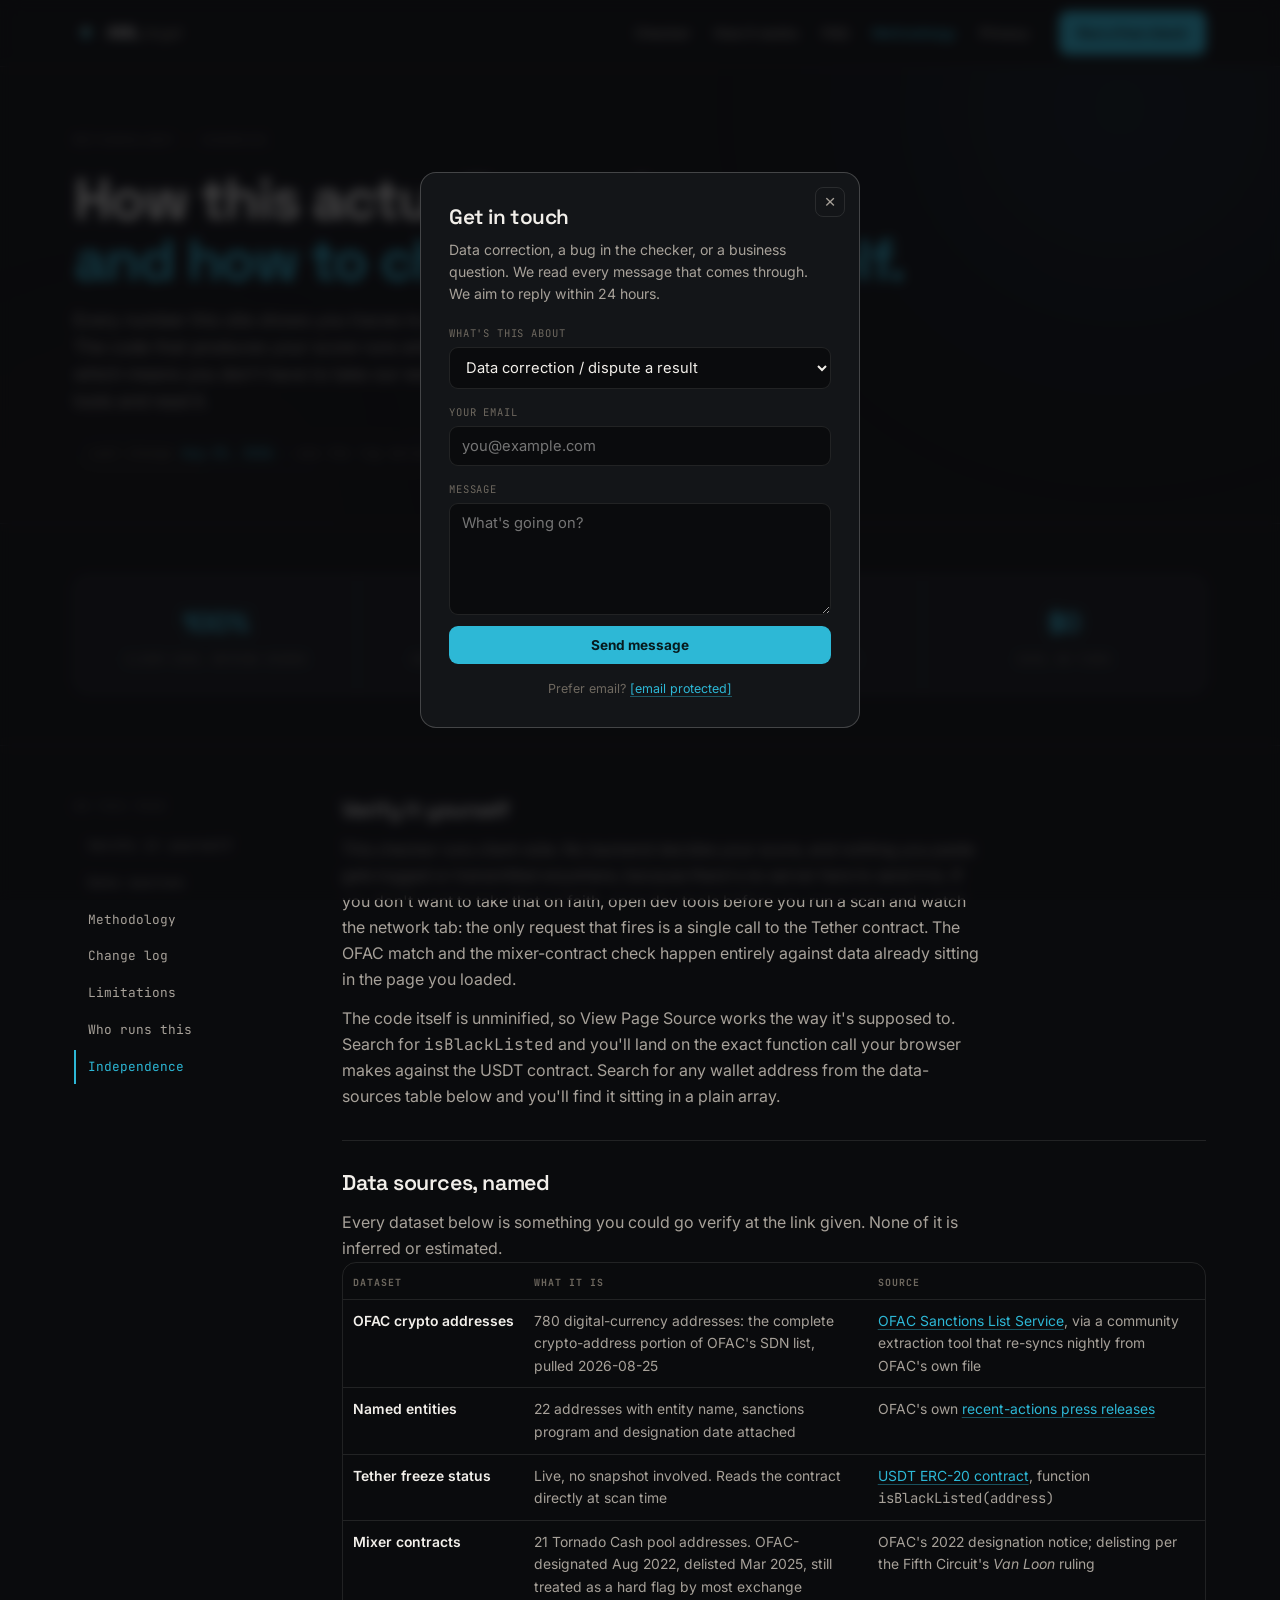
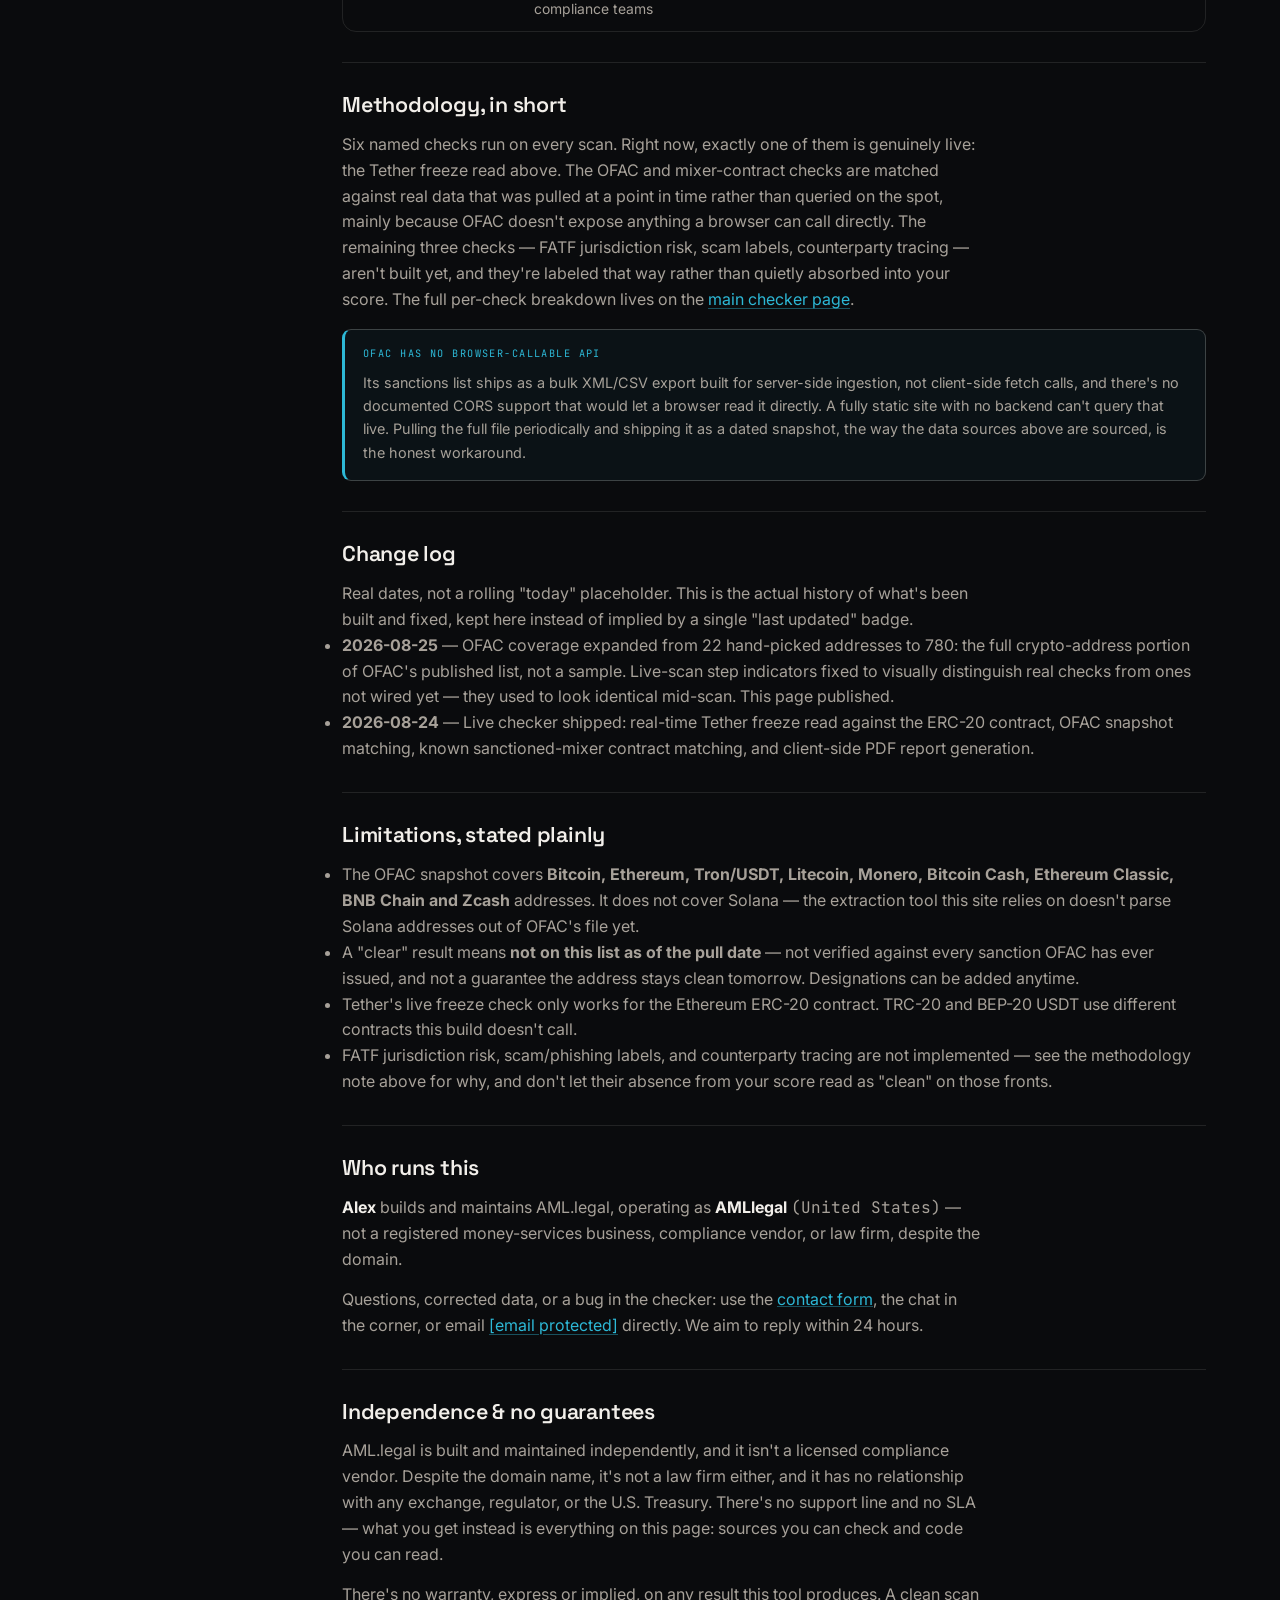
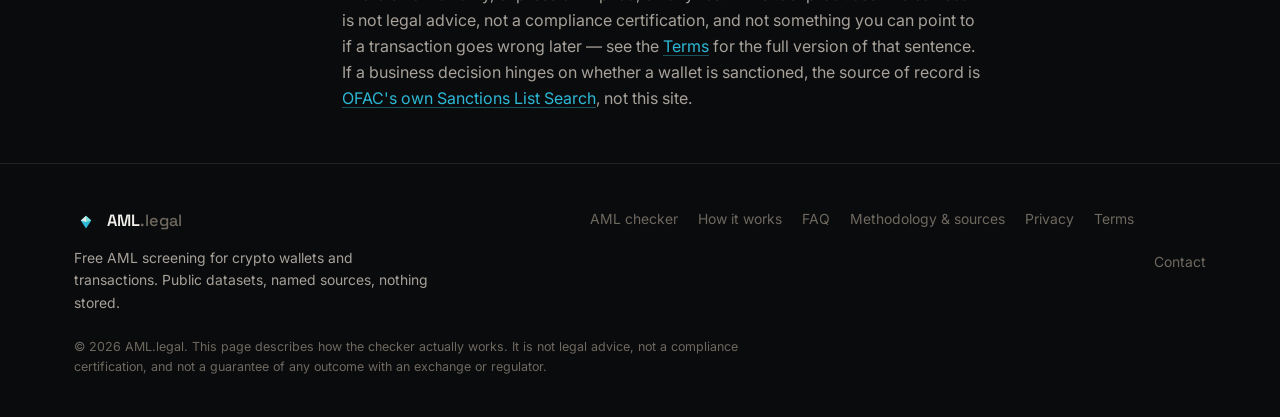
==== about.html @ 4751221d "Initial commit: AML.legal static site + checker source" ====
<!DOCTYPE html>
<html lang="en">
<head>
<meta charset="UTF-8">
<meta name="viewport" content="width=device-width, initial-scale=1.0">
<title>Methodology &amp; Sources | AML.legal</title>
<meta name="description" content="How the AML.legal checker actually works: every data source named and linked, the client-side code you can read yourself, and a real change log — not a rolling last-updated date.">
<meta name="robots" content="index, follow">
<meta name="theme-color" content="#0A0B0D">
<link rel="canonical" href="https://aml.legal/about.html">
<link rel="icon" type="image/svg+xml" href="icons/favicon-source.svg">
<link rel="icon" type="image/png" sizes="32x32" href="icons/icon-32.png">
<link rel="icon" href="favicon.ico" sizes="any">
<link rel="apple-touch-icon" href="icons/apple-touch-icon.png">
<link rel="preconnect" href="https://fonts.googleapis.com">
<link rel="preconnect" href="https://fonts.gstatic.com" crossorigin>

<meta property="og:type" content="website">
<meta property="og:url" content="https://aml.legal/about.html">
<meta property="og:site_name" content="AML.legal">
<meta property="og:title" content="Methodology &amp; Sources | AML.legal">
<meta property="og:description" content="Every source named and linked. The client-side code you can read yourself. A real change log, not a rolling last-updated date.">
<meta property="og:image" content="https://aml.legal/og-image.png">
<meta property="og:image:width" content="1200">
<meta property="og:image:height" content="630">
<meta name="twitter:card" content="summary_large_image">
<meta name="twitter:title" content="Methodology &amp; Sources | AML.legal">
<meta name="twitter:description" content="Every source named and linked. The client-side code you can read yourself.">
<meta name="twitter:image" content="https://aml.legal/og-image.png">
<link href="https://fonts.googleapis.com/css2?family=Space+Grotesk:wght@500;600;700&family=Inter:wght@400;500;600;700&family=JetBrains+Mono:wght@400;500;600&display=swap" rel="stylesheet">
<style>
:root{
  --bg:#0A0B0D; --panel-solid:#131518; --border:rgba(242,239,234,.10); --border-hi:rgba(242,239,234,.22);
  --text:#F2EFEA; --soft:#A7A199; --faint:#6E685F;
  --amber:#E2A63C; --teal:#2DB8D6; --low:#4CBE82; --high:#E15C4C; --radius:14px;
  --disp:"Space Grotesk",system-ui,sans-serif; --body:"Inter",system-ui,sans-serif; --mono:"JetBrains Mono",ui-monospace,monospace;
}
*{ box-sizing:border-box; margin:0; padding:0; }
html{ scroll-behavior:smooth; }
body{ font-family:var(--body); background:var(--bg); color:var(--soft); font-size:16px; line-height:1.62; -webkit-font-smoothing:antialiased; }
a{ color:inherit; }
img,svg{ display:block; max-width:100%; }
::selection{ background:rgba(45,184,214,.28); color:#071A1D; }
:focus-visible{ outline:2px solid var(--amber); outline-offset:2px; border-radius:3px; }
.wrap{ max-width:1180px; margin:0 auto; padding:0 24px; position:relative; z-index:1; }

h1,h2,h3{ font-family:var(--disp); font-weight:600; letter-spacing:-.02em; color:var(--text); }
h1{ font-size:clamp(2.1rem, 4.6vw, 3.6rem); line-height:1.06; letter-spacing:-.03em; }
h1 em{ font-style:normal; color:var(--teal); }
h2{ font-size:clamp(1.4rem, 2.4vw, 1.9rem); line-height:1.16; }
h3{ font-family:var(--body); font-size:1.02rem; font-weight:700; letter-spacing:-.01em; color:var(--text); }
p{ max-width:64ch; color:var(--soft); }
p + p{ margin-top:14px; }
strong{ font-weight:700; color:var(--text); }
a.inline{ color:var(--teal); text-decoration:underline; text-decoration-color:rgba(45,184,214,.4); text-underline-offset:3px; }
a.inline:hover{ text-decoration-color:var(--teal); }
.lede{ font-size:1.08rem; color:var(--soft); max-width:52ch; line-height:1.55; }
.eyebrow{ font-family:var(--mono); font-size:.7rem; letter-spacing:.2em; text-transform:uppercase; color:var(--faint); display:block; margin-bottom:20px; }
.mono{ font-family:var(--mono); }

.topbar{ position:sticky; top:0; z-index:50; background:rgba(10,11,13,.82); backdrop-filter:blur(14px); border-bottom:1px solid var(--border); }
.topbar .wrap{ display:flex; align-items:center; gap:30px; height:66px; }
.wordmark{ display:flex; align-items:center; gap:9px; text-decoration:none; }
.logomark{ width:24px; height:24px; flex:none; }
.logomark svg{ width:100%; height:100%; }
.wordmark span{ font-family:var(--disp); font-weight:600; font-size:1.02rem; color:var(--text); }
.wordmark span em{ font-style:normal; color:var(--faint); font-weight:500; }
nav.main{ display:flex; gap:24px; margin-left:auto; }
nav.main a{ font-size:.85rem; font-weight:500; color:var(--soft); text-decoration:none; }
nav.main a:hover{ color:var(--text); }
nav.main a.current{ color:var(--teal); }
.btn{ font-family:var(--body); font-weight:700; font-size:.85rem; display:inline-flex; align-items:center; gap:8px; padding:10px 18px; border-radius:9px; text-decoration:none; cursor:pointer; border:1px solid transparent; white-space:nowrap; }
.btn.primary{ background:var(--teal); color:#071A1D; transition:background .15s ease, transform .15s ease; }
.btn.primary:hover{ background:#4FC9E3; transform:translateY(-1px); }
@media (max-width:820px){ nav.main{ display:none; } }

.legal-hero{ position:relative; padding:64px 0 52px; overflow:hidden; border-bottom:1px solid var(--border); }
.hero-atmos{ position:absolute; inset:0; z-index:0; pointer-events:none; }
.hero-atmos .glow{ position:absolute; border-radius:50%; filter:blur(120px); }
.hero-atmos .glow.g1{ width:520px; height:520px; background:radial-gradient(circle, rgba(45,184,214,.14), transparent 70%); top:-220px; right:-100px; }
.hero-atmos .glow.g2{ width:420px; height:420px; background:radial-gradient(circle, rgba(226,166,60,.06), transparent 70%); bottom:-240px; left:-80px; }
.legal-hero h1{ margin-bottom:16px; }
.legal-hero .lede{ margin-bottom:22px; }
.updated-badge{ display:inline-flex; align-items:center; gap:8px; font-family:var(--mono); font-size:.72rem; letter-spacing:.06em; color:var(--faint); border:1px solid var(--border); border-radius:20px; padding:7px 14px; }
.updated-badge b{ color:var(--teal); font-weight:600; }

.sec{ padding:52px 0; border-bottom:1px solid var(--border); }
.stat-row{ display:flex; gap:1px; background:var(--border); border:1px solid var(--border); border-radius:var(--radius); overflow:hidden; }
.stat-cell{ flex:1; min-width:140px; background:var(--panel-solid); padding:24px 18px; text-align:center; }
.stat-cell .num{ font-family:var(--disp); font-weight:700; font-size:1.7rem; color:var(--teal); letter-spacing:-.02em; }
.stat-cell .cap{ font-family:var(--mono); font-size:.66rem; letter-spacing:.06em; text-transform:uppercase; color:var(--faint); margin-top:6px; }
@media (max-width:760px){ .stat-row{ flex-wrap:wrap; } .stat-cell{ min-width:45%; } }

.sec-head{ margin-bottom:22px; }
.sec-eyebrow{ font-family:var(--mono); font-size:.68rem; letter-spacing:.18em; text-transform:uppercase; color:var(--teal); display:block; margin-bottom:8px; }

.doc-grid{ display:grid; grid-template-columns:220px minmax(0,1fr); gap:48px; align-items:start; }
.doc-toc{ position:sticky; top:90px; display:flex; flex-direction:column; gap:2px; }
.toc-label{ font-family:var(--mono); font-size:.66rem; letter-spacing:.16em; text-transform:uppercase; color:var(--faint); margin-bottom:12px; }
.doc-toc a{ display:flex; align-items:center; gap:10px; font-family:var(--mono); font-size:.8rem; color:var(--soft); text-decoration:none; padding:7px 0; border-left:2px solid transparent; padding-left:12px; }
.doc-toc a:hover{ color:var(--text); }
.doc-toc a.active{ color:var(--teal); border-left-color:var(--teal); }
@media (max-width:900px){
  .doc-grid{ grid-template-columns:minmax(0,1fr); }
  .doc-toc{ position:static; flex-direction:row; flex-wrap:wrap; gap:8px; margin-bottom:8px; }
  .toc-label{ display:none; }
  .doc-toc a{ border:1px solid var(--border); border-radius:20px; padding:6px 12px; }
  .doc-toc a.active{ border-color:var(--teal); }
}

.article-item{ padding-bottom:30px; margin-bottom:30px; border-bottom:1px solid var(--border); scroll-margin-top:90px; }
.article-item:last-child{ border-bottom:0; margin-bottom:0; padding-bottom:0; }
.article-item h2{ font-family:var(--disp); font-weight:600; font-size:1.34rem; letter-spacing:-.01em; color:var(--text); margin-bottom:14px; }

.callout{ margin-top:16px; border:1px solid var(--border-hi); border-left:3px solid var(--teal); border-radius:9px; padding:16px 18px; background:rgba(45,184,214,.045); }
.callout.warn{ border-left-color:var(--amber); background:rgba(226,166,60,.05); }
.callout .callout-label{ font-family:var(--mono); font-size:.64rem; letter-spacing:.14em; text-transform:uppercase; color:var(--teal); display:block; margin-bottom:8px; }
.callout.warn .callout-label{ color:var(--amber); }
.callout p{ font-size:.9rem; max-width:none; }

.doc-item ul.rules{ list-style:none; display:flex; flex-direction:column; gap:10px; margin-top:4px; }
.doc-item ul.rules li{ font-size:.94rem; color:var(--soft); padding-left:20px; position:relative; max-width:none; }
.doc-item ul.rules li::before{ content:"—"; position:absolute; left:0; color:var(--faint); }
.doc-item ul.rules li b{ color:var(--text); }

table.src{ width:100%; border-collapse:collapse; font-size:.87rem; margin-top:4px; }
table.src th{ font-family:var(--mono); font-size:.62rem; letter-spacing:.1em; text-transform:uppercase; color:var(--faint); text-align:left; padding:8px 10px; border-bottom:1px solid var(--border); }
table.src td{ padding:10px; border-bottom:1px solid var(--border); vertical-align:top; color:var(--soft); }
table.src tr:last-child td{ border-bottom:0; }
table.src td:first-child{ font-weight:600; color:var(--text); white-space:nowrap; }

footer{ padding:44px 0 40px; font-size:.87rem; color:var(--faint); }
.foot-grid{ display:flex; justify-content:space-between; gap:32px; flex-wrap:wrap; }
footer nav{ display:flex; gap:20px; flex-wrap:wrap; }
footer nav a{ text-decoration:none; color:var(--faint); }
footer nav a:hover{ color:var(--text); }
.disclaimer{ margin-top:22px; font-size:.78rem; color:var(--faint); max-width:92ch; }

.footer-link-btn{ font-family:inherit; font-size:inherit; color:var(--faint); background:none; border:none; padding:0; cursor:pointer; text-decoration:none; }
.footer-link-btn:hover{ color:var(--text); }

.contact-modal-backdrop{ position:fixed; inset:0; z-index:200; background:rgba(10,11,13,.72); backdrop-filter:blur(6px); display:flex; align-items:center; justify-content:center; padding:20px; }
.contact-modal{ position:relative; width:100%; max-width:440px; background:var(--panel-solid); border:1px solid var(--border-hi); border-radius:16px; padding:32px 28px 28px; }
.contact-modal h2{ font-size:1.3rem; margin-bottom:10px; }
.contact-modal-lede{ font-size:.88rem; color:var(--soft); margin-bottom:20px; line-height:1.55; }
.contact-modal-close{ position:absolute; top:14px; right:14px; width:30px; height:30px; border-radius:8px; border:1px solid var(--border); background:transparent; color:var(--soft); font-size:1.2rem; line-height:1; cursor:pointer; }
.contact-modal-close:hover{ color:var(--text); border-color:var(--border-hi); }
#contact-form{ display:flex; flex-direction:column; gap:5px; }
#contact-form label{ font-family:var(--mono); font-size:.66rem; letter-spacing:.08em; text-transform:uppercase; color:var(--faint); margin-top:10px; }
#contact-form label:first-of-type{ margin-top:0; }
#contact-form select, #contact-form input, #contact-form textarea{
  font-family:var(--body); font-size:.92rem; color:var(--text); background:var(--bg);
  border:1px solid var(--border); border-radius:9px; padding:10px 12px; width:100%;
}
#contact-form select:focus, #contact-form input:focus, #contact-form textarea:focus{ outline:2px solid var(--teal); outline-offset:1px; border-color:var(--teal); }
#contact-form textarea{ resize:vertical; }
.contact-modal-status{ font-size:.85rem; margin-top:14px; text-align:center; font-weight:600; }
.contact-modal-fallback{ font-size:.78rem; color:var(--faint); margin-top:10px; text-align:center; }
.contact-modal-fallback a.inline{ color:var(--teal); text-decoration:underline; text-decoration-color:rgba(45,184,214,.4); }
</style>
</head>
<body>

<header class="topbar">
  <div class="wrap">
    <a class="wordmark" href="/">
      <span class="logomark"><svg viewBox="0 0 64 64"><path d="M32 15 L46 28 L32 49 L18 28 Z" fill="#2DB8D6"/><path d="M32 15 L46 28 L32 32 Z" fill="#7FE0D4"/><path d="M32 15 L18 28 L32 32 Z" fill="#F2EFEA" opacity="0.9"/></svg></span>
      <span>AML<em>.legal</em></span>
    </a>
    <nav class="main" aria-label="Main">
      <a href="/#checker">Checker</a>
      <a href="/#how">How it works</a>
      <a href="/#faq">FAQ</a>
      <a class="current" href="/about.html">Methodology</a>
      <a href="/privacy.html">Privacy</a>
    </nav>
    <a class="btn primary" href="/#checker">Run a free check</a>
  </div>
</header>

<main id="main">

<section class="legal-hero">
  <div class="hero-atmos" aria-hidden="true"><div class="glow g1"></div><div class="glow g2"></div></div>
  <div class="wrap">
    <span class="eyebrow">Methodology · sources</span>
    <h1>How this actually works —<br><em>and how to check that yourself.</em></h1>
    <p class="lede">Every number this site shows you traces to a named source below. The code that produces your score runs entirely in your browser, which means you don't have to take our word for any of it — open dev tools and read it.</p>
    <span class="updated-badge">Last change <b>Aug 25, 2026</b> — see the log below</span>
  </div>
</section>

<section class="sec">
  <div class="wrap">
    <div class="stat-row">
      <div class="stat-cell"><div class="num">100%</div><div class="cap">Client-side, nothing hidden</div></div>
      <div class="stat-cell"><div class="num">780</div><div class="cap">Real OFAC crypto addresses</div></div>
      <div class="stat-cell"><div class="num">3/6</div><div class="cap">Checks run on live data</div></div>
      <div class="stat-cell"><div class="num">$0</div><div class="cap">Ever, no tiers</div></div>
    </div>
  </div>
</section>

<section class="sec">
  <div class="wrap">
    <div class="doc-grid">
      <aside class="doc-toc">
        <span class="toc-label">On this page</span>
        <a href="#verify" data-toc>Verify it yourself</a>
        <a href="#sources" data-toc>Data sources</a>
        <a href="#methodology" data-toc>Methodology</a>
        <a href="#changes" data-toc>Change log</a>
        <a href="#limits" data-toc>Limitations</a>
        <a href="#operator" data-toc>Who runs this</a>
        <a href="#independence" data-toc>Independence</a>
      </aside>

      <div>
        <div class="article-item" id="verify">
          <h2>Verify it yourself</h2>
          <p>This checker runs client-side. No backend decides your score, and nothing you paste gets logged or transmitted anywhere, because there's no server here to send it to. If you don't want to take that on faith, open dev tools before you run a scan and watch the network tab: the only request that fires is a single call to the Tether contract. The OFAC match and the mixer-contract check happen entirely against data already sitting in the page you loaded.</p>
          <p>The code itself is unminified, so View Page Source works the way it's supposed to. Search for <span class="mono">isBlackListed</span> and you'll land on the exact function call your browser makes against the USDT contract. Search for any wallet address from the data-sources table below and you'll find it sitting in a plain array.</p>
        </div>

        <div class="article-item" id="sources">
          <h2>Data sources, named</h2>
          <p>Every dataset below is something you could go verify at the link given. None of it is inferred or estimated.</p>
          <div style="overflow-x:auto; border:1px solid var(--border); border-radius:var(--radius);">
          <table class="src" style="min-width:600px;">
            <thead><tr><th>Dataset</th><th>What it is</th><th>Source</th></tr></thead>
            <tbody>
              <tr><td>OFAC crypto addresses</td><td>780 digital-currency addresses: the complete crypto-address portion of OFAC's SDN list, pulled 2026-08-25</td><td><a class="inline" href="https://ofac.treasury.gov/sanctions-list-service" target="_blank" rel="noopener noreferrer">OFAC Sanctions List Service</a>, via a community extraction tool that re-syncs nightly from OFAC's own file</td></tr>
              <tr><td>Named entities</td><td>22 addresses with entity name, sanctions program and designation date attached</td><td>OFAC's own <a class="inline" href="https://ofac.treasury.gov/recent-actions" target="_blank" rel="noopener noreferrer">recent-actions press releases</a></td></tr>
              <tr><td>Tether freeze status</td><td>Live, no snapshot involved. Reads the contract directly at scan time</td><td><a class="inline" href="https://etherscan.io/address/0xdac17f958d2ee523a2206206994597c13d831ec7" target="_blank" rel="noopener noreferrer">USDT ERC-20 contract</a>, function <span class="mono">isBlackListed(address)</span></td></tr>
              <tr><td>Mixer contracts</td><td>21 Tornado Cash pool addresses. OFAC-designated Aug 2022, delisted Mar 2025, still treated as a hard flag by most exchange compliance teams</td><td>OFAC's 2022 designation notice; delisting per the Fifth Circuit's <em>Van Loon</em> ruling</td></tr>
            </tbody>
          </table>
          </div>
        </div>

        <div class="article-item" id="methodology">
          <h2>Methodology, in short</h2>
          <p>Six named checks run on every scan. Right now, exactly one of them is genuinely live: the Tether freeze read above. The OFAC and mixer-contract checks are matched against real data that was pulled at a point in time rather than queried on the spot, mainly because OFAC doesn't expose anything a browser can call directly. The remaining three checks — FATF jurisdiction risk, scam labels, counterparty tracing — aren't built yet, and they're labeled that way rather than quietly absorbed into your score. The full per-check breakdown lives on the <a class="inline" href="/#datasets">main checker page</a>.</p>
          <div class="callout">
            <span class="callout-label">OFAC has no browser-callable API</span>
            <p>Its sanctions list ships as a bulk XML/CSV export built for server-side ingestion, not client-side fetch calls, and there's no documented CORS support that would let a browser read it directly. A fully static site with no backend can't query that live. Pulling the full file periodically and shipping it as a dated snapshot, the way the data sources above are sourced, is the honest workaround.</p>
          </div>
        </div>

        <div class="article-item" id="changes">
          <h2>Change log</h2>
          <p>Real dates, not a rolling "today" placeholder. This is the actual history of what's been built and fixed, kept here instead of implied by a single "last updated" badge.</p>
          <ul class="rules">
            <li><b>2026-08-25</b> — OFAC coverage expanded from 22 hand-picked addresses to 780: the full crypto-address portion of OFAC's published list, not a sample. Live-scan step indicators fixed to visually distinguish real checks from ones not wired yet — they used to look identical mid-scan. This page published.</li>
            <li><b>2026-08-24</b> — Live checker shipped: real-time Tether freeze read against the ERC-20 contract, OFAC snapshot matching, known sanctioned-mixer contract matching, and client-side PDF report generation.</li>
          </ul>
        </div>

        <div class="article-item" id="limits">
          <h2>Limitations, stated plainly</h2>
          <ul class="rules">
            <li>The OFAC snapshot covers <b>Bitcoin, Ethereum, Tron/USDT, Litecoin, Monero, Bitcoin Cash, Ethereum Classic, BNB Chain and Zcash</b> addresses. It does not cover Solana — the extraction tool this site relies on doesn't parse Solana addresses out of OFAC's file yet.</li>
            <li>A "clear" result means <b>not on this list as of the pull date</b> — not verified against every sanction OFAC has ever issued, and not a guarantee the address stays clean tomorrow. Designations can be added anytime.</li>
            <li>Tether's live freeze check only works for the Ethereum ERC-20 contract. TRC-20 and BEP-20 USDT use different contracts this build doesn't call.</li>
            <li>FATF jurisdiction risk, scam/phishing labels, and counterparty tracing are not implemented — see the methodology note above for why, and don't let their absence from your score read as "clean" on those fronts.</li>
          </ul>
        </div>

        <div class="article-item" id="operator">
          <h2>Who runs this</h2>
          <p><strong>Alex</strong> builds and maintains AML.legal, operating as <strong>AMLlegal</strong>
          <span class="mono">(United States)</span> —
          not a registered money-services business, compliance vendor, or law firm, despite the domain.</p>
          <p>Questions, corrected data, or a bug in the checker: use the <button type="button" class="footer-link-btn" style="text-decoration:underline; text-decoration-color:rgba(45,184,214,.4); color:var(--teal);" data-open-contact>contact form</button>, the chat in the corner, or email <a class="inline" href="mailto:[email protected]">[email protected]</a> directly.
          We aim to reply within 24 hours.</p>
        </div>

        <div class="article-item" id="independence">
          <h2>Independence &amp; no guarantees</h2>
          <p>AML.legal is built and maintained independently, and it isn't a licensed compliance vendor. Despite the domain name, it's not a law firm either, and it has no relationship with any exchange, regulator, or the U.S. Treasury. There's no support line and no SLA — what you get instead is everything on this page: sources you can check and code you can read.</p>
          <p>There's no warranty, express or implied, on any result this tool produces. A clean scan is not legal advice, not a compliance certification, and not something you can point to if a transaction goes wrong later — see the <a class="inline" href="/terms.html">Terms</a> for the full version of that sentence. If a business decision hinges on whether a wallet is sanctioned, the source of record is <a class="inline" href="https://sanctionssearch.ofac.treas.gov/" target="_blank" rel="noopener noreferrer">OFAC's own Sanctions List Search</a>, not this site.</p>
        </div>


      </div>
    </div>
  </div>
</section>

</main>

<footer>
  <div class="wrap">
    <div class="foot-grid">
      <div>
        <a class="wordmark" href="https://aml.legal/">
          <span class="logomark"><svg viewBox="0 0 64 64"><path d="M32 15 L46 28 L32 49 L18 28 Z" fill="#2DB8D6"/><path d="M32 15 L46 28 L32 32 Z" fill="#7FE0D4"/><path d="M32 15 L18 28 L32 32 Z" fill="#F2EFEA" opacity="0.9"/></svg></span>
          <span>AML<em>.legal</em></span>
        </a>
        <p style="max-width:40ch; margin-top:12px; font-size:.87rem;">Free AML screening for crypto wallets and transactions. Public datasets, named sources, nothing stored.</p>
      </div>
      <nav aria-label="Footer">
        <a href="/#checker">AML checker</a>
        <a href="/#how">How it works</a>
        <a href="/#faq">FAQ</a>
        <a href="/about.html">Methodology &amp; sources</a>
        <a href="/privacy.html">Privacy</a>
        <a href="/terms.html">Terms</a>
        <button type="button" class="footer-link-btn" data-open-contact>Contact</button>
      </nav>
    </div>
    <p class="disclaimer">© 2026 AML.legal. This page describes how the checker actually works. It is not legal advice, not a compliance certification, and not a guarantee of any outcome with an exchange or regulator.</p>
  </div>
</footer>

<div class="contact-modal-backdrop" id="contact-modal" hidden>
  <div class="contact-modal" role="dialog" aria-modal="true" aria-labelledby="contact-modal-title">
    <button type="button" class="contact-modal-close" data-close-contact aria-label="Close contact form">×</button>
    <h2 id="contact-modal-title">Get in touch</h2>
    <p class="contact-modal-lede" id="contact-modal-lede">
      Data correction, a bug in the checker, or a business question. We read every message that comes through.
      We aim to reply within 24 hours.
    </p>
    <form id="contact-form">
      <label for="cf-reason">What's this about</label>
      <select id="cf-reason" name="reason">
        <option value="Data correction">Data correction / dispute a result</option>
        <option value="Bug report">Bug report</option>
        <option value="Business inquiry">Business inquiry</option>
        <option value="Other">Other</option>
      </select>
      <label for="cf-email">Your email</label>
      <input id="cf-email" name="email" type="email" required placeholder="you@example.com">
      <label for="cf-message">Message</label>
      <textarea id="cf-message" name="message" rows="5" required placeholder="What's going on?"></textarea>
      <button type="submit" class="btn primary" id="cf-submit-btn" style="width:100%; justify-content:center; margin-top:6px;">Send message</button>
      <p class="contact-modal-status" id="contact-modal-status" hidden></p>
      <p class="contact-modal-fallback">Prefer email? <a class="inline" href="mailto:[email protected]">[email protected]</a></p>
    </form>
  </div>
</div>

<script>
(function(){
  // Paste your Formspree (or Web3Forms) endpoint here. Example Formspree
  // endpoint looks like: "https://formspree.io/f/abcdwxyz"
  const FORM_ENDPOINT = "https://formspree.io/f/mnpaeblj";

  const backdrop = document.getElementById('contact-modal');
  const openBtns = document.querySelectorAll('[data-open-contact]');
  const closeBtns = document.querySelectorAll('[data-close-contact]');
  const form = document.getElementById('contact-form');
  const statusEl = document.getElementById('contact-modal-status');
  const submitBtn = document.getElementById('cf-submit-btn');

  function openModal(){ if(backdrop){ backdrop.hidden = false; document.body.style.overflow = 'hidden'; const first = form && form.querySelector('select,input,textarea'); if(first) first.focus(); } }
  function closeModal(){ if(backdrop){ backdrop.hidden = true; document.body.style.overflow = ''; } }
  openBtns.forEach(b => b.addEventListener('click', openModal));
  closeBtns.forEach(b => b.addEventListener('click', closeModal));
  if (backdrop) backdrop.addEventListener('click', (e) => { if (e.target === backdrop) closeModal(); });
  document.addEventListener('keydown', (e) => { if (e.key === 'Escape' && backdrop && !backdrop.hidden) closeModal(); });

  function showStatus(message, isError){
    if (!statusEl) return;
    statusEl.hidden = false;
    statusEl.textContent = message;
    statusEl.style.color = isError ? 'var(--high)' : 'var(--low)';
  }

  if (form) {
    form.addEventListener('submit', async function(e){
      e.preventDefault();
      if (!FORM_ENDPOINT) {
        showStatus("Contact form isn't wired up yet — see the FORM_ENDPOINT comment in the page source.", true);
        return;
      }
      submitBtn.disabled = true;
      submitBtn.textContent = 'Sending…';
      try {
        const res = await fetch(FORM_ENDPOINT, {
          method: 'POST',
          headers: { 'Accept': 'application/json' },
          body: new FormData(form)
        });
        if (res.ok) {
          form.reset();
          showStatus("Sent — thanks. We aim to reply within 24 hours.", false);
        } else {
          showStatus("Something went wrong sending that. Please try again in a moment.", true);
        }
      } catch (err) {
        showStatus("Couldn't reach the server — check your connection and try again.", true);
      } finally {
        submitBtn.disabled = false;
        submitBtn.textContent = 'Send message';
      }
    });
  }
})();
</script>

<script>
const tocLinks = [...document.querySelectorAll('[data-toc]')];
const targets = tocLinks.map(a => document.querySelector(a.getAttribute('href')));
const io = new IntersectionObserver((entries) => {
  entries.forEach(e => {
    if (e.isIntersecting){
      const id = '#' + e.target.id;
      tocLinks.forEach(a => a.classList.toggle('active', a.getAttribute('href') === id));
    }
  });
}, { rootMargin: '-40% 0px -50% 0px' });
targets.forEach(t => t && io.observe(t));
</script>

<!-- Smartsupp Live Chat script -->
<script type="text/javascript">
var _smartsupp = _smartsupp || {};
_smartsupp.key = '9aa5b92f6319ffd2d1358595916b7d39af22af22';
window.smartsupp||(function(d) {
  var s,c,o=smartsupp=function(){ o._.push(arguments)};o._=[];
  s=d.getElementsByTagName('script')[0];c=d.createElement('script');
  c.type='text/javascript';c.charset='utf-8';c.async=true;
  c.src='https://www.smartsuppchat.com/loader.js?';s.parentNode.insertBefore(c,s);
})(document);
</script>
<noscript>Powered by <a href="https://www.smartsupp.com" target="_blank">Smartsupp</a></noscript>
</body>
</html>
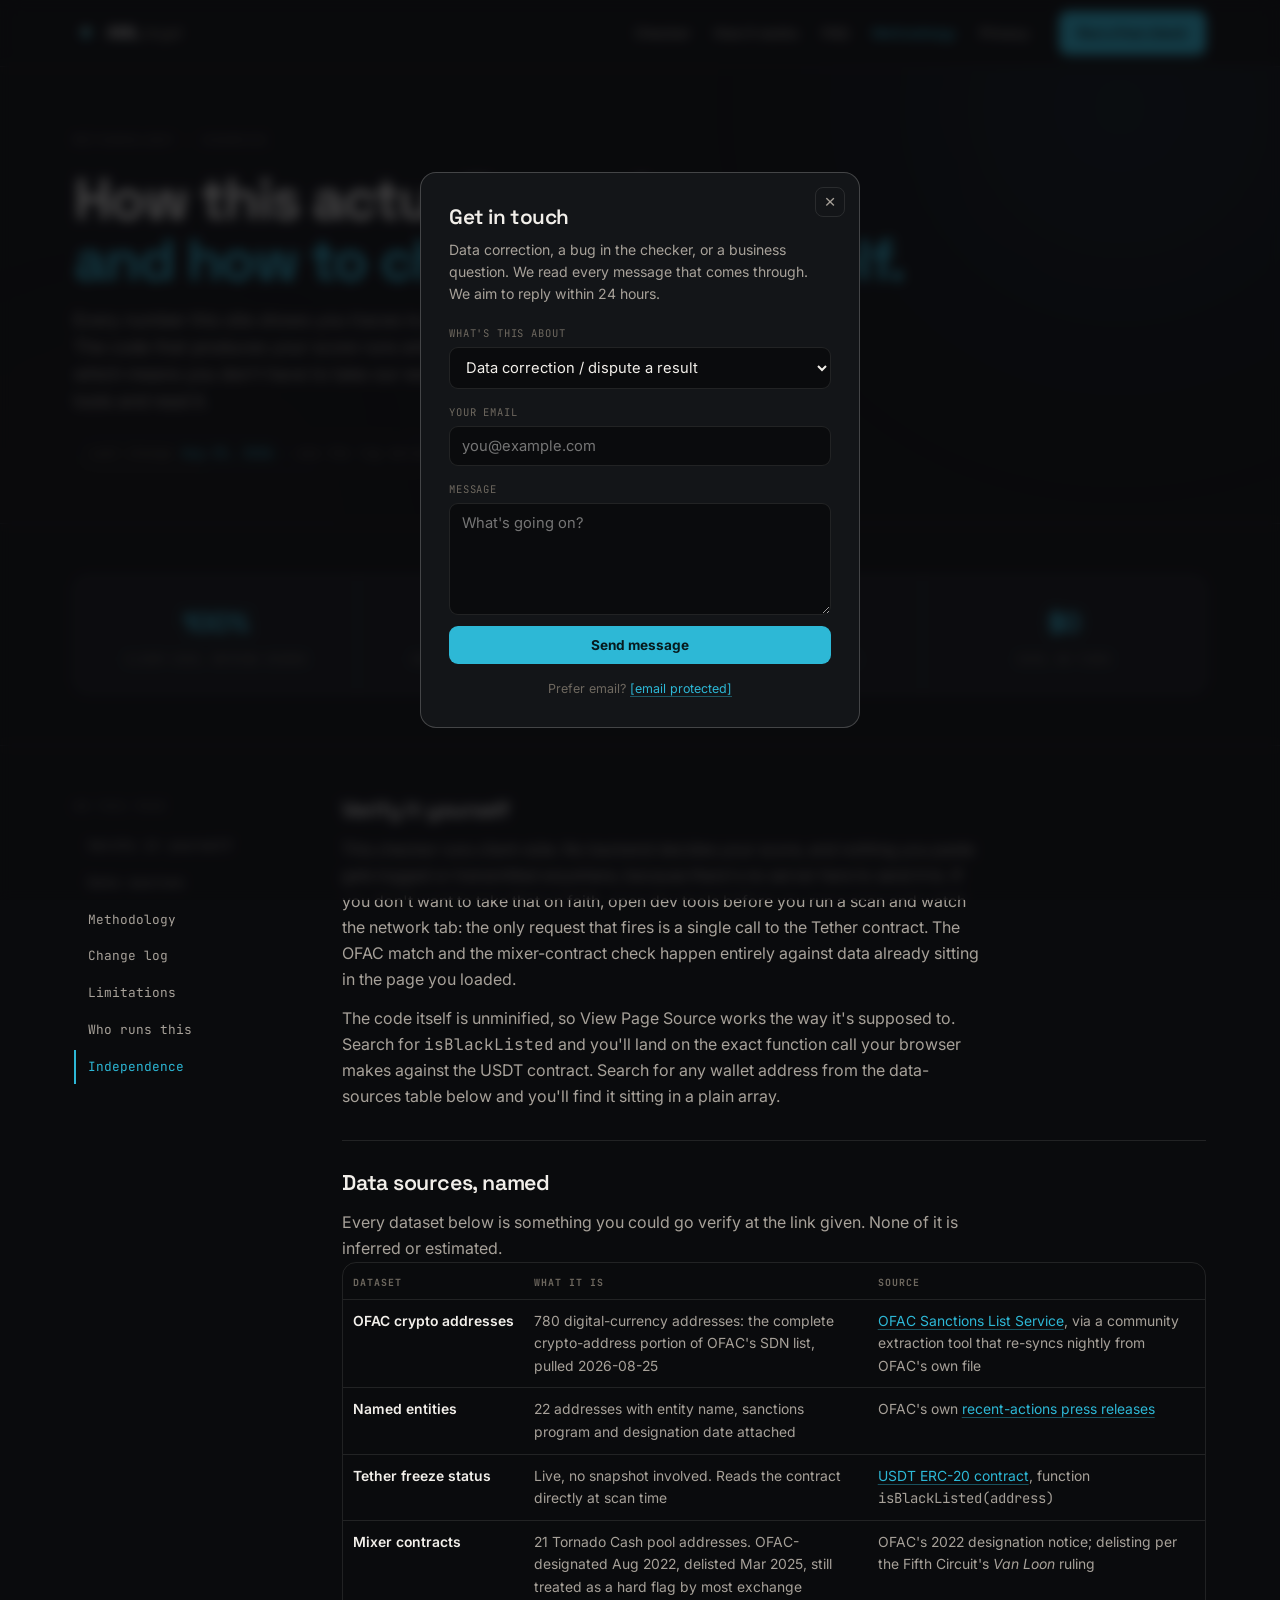
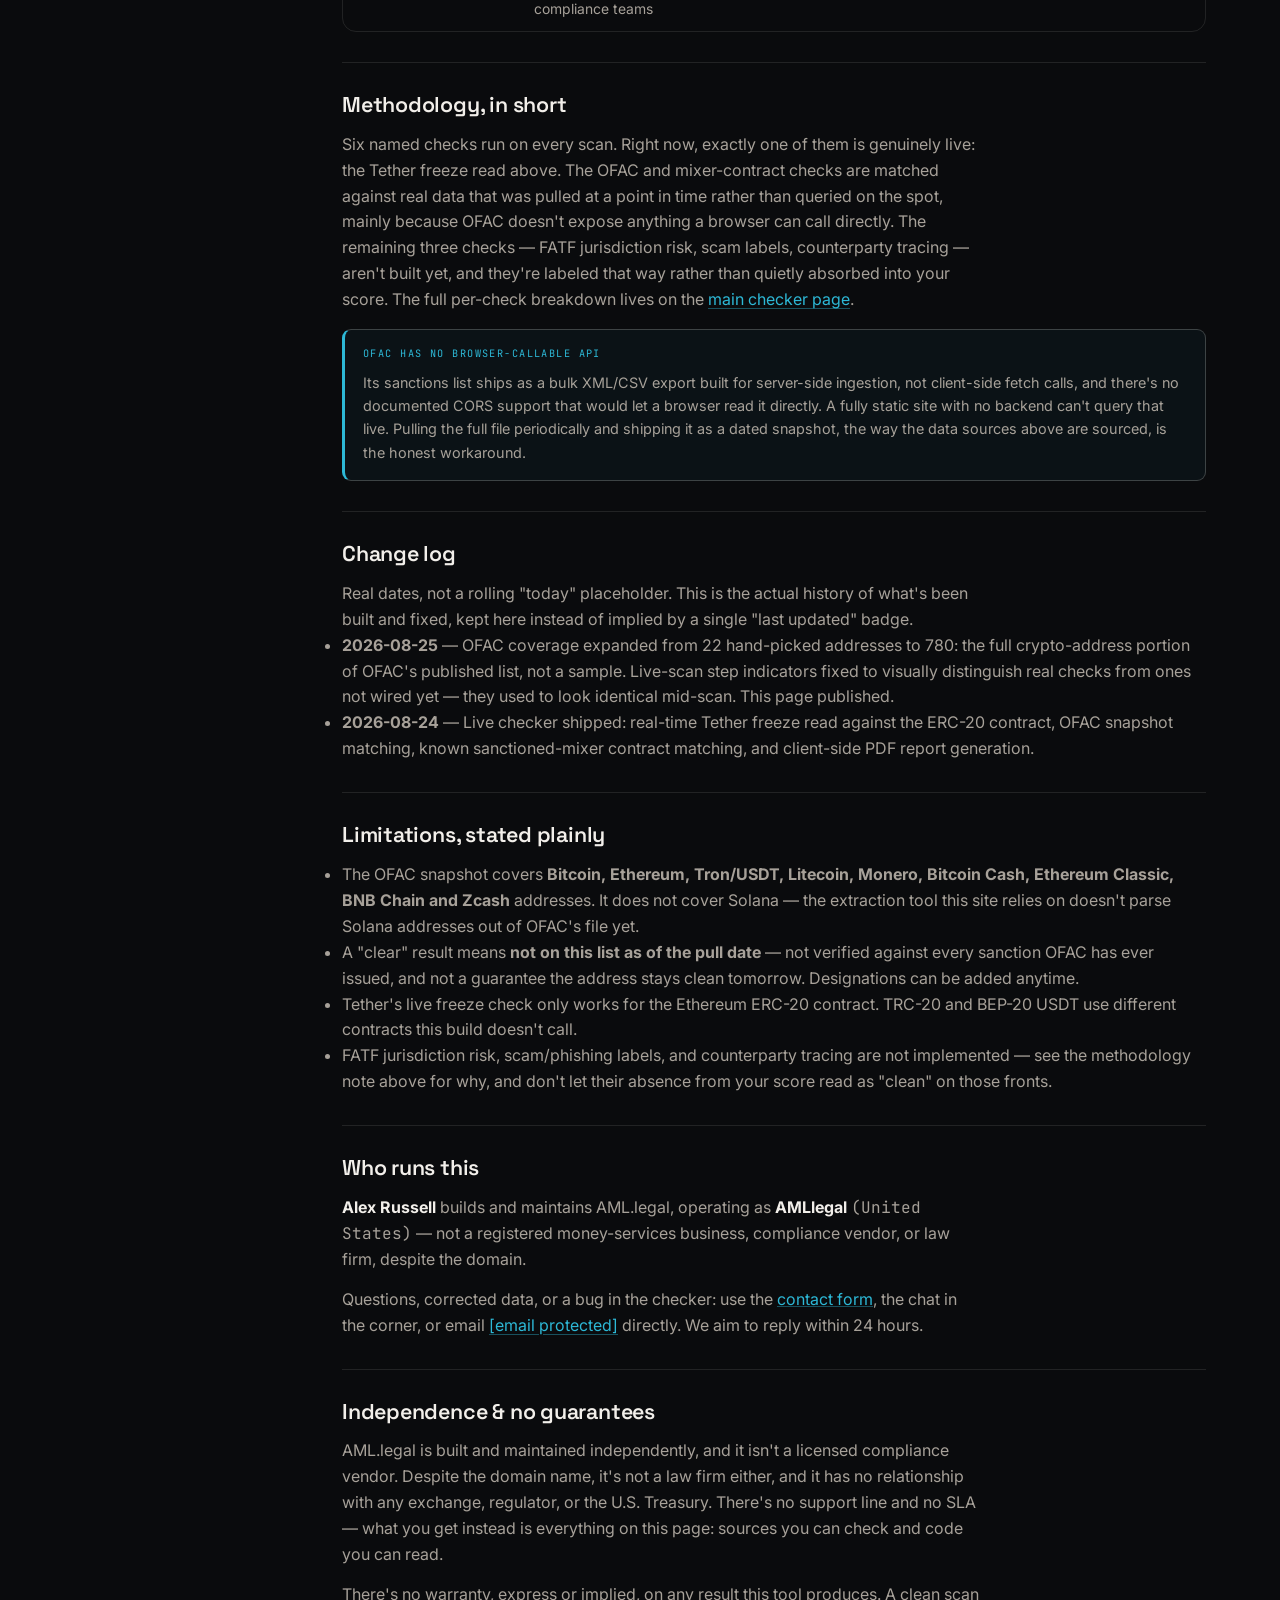
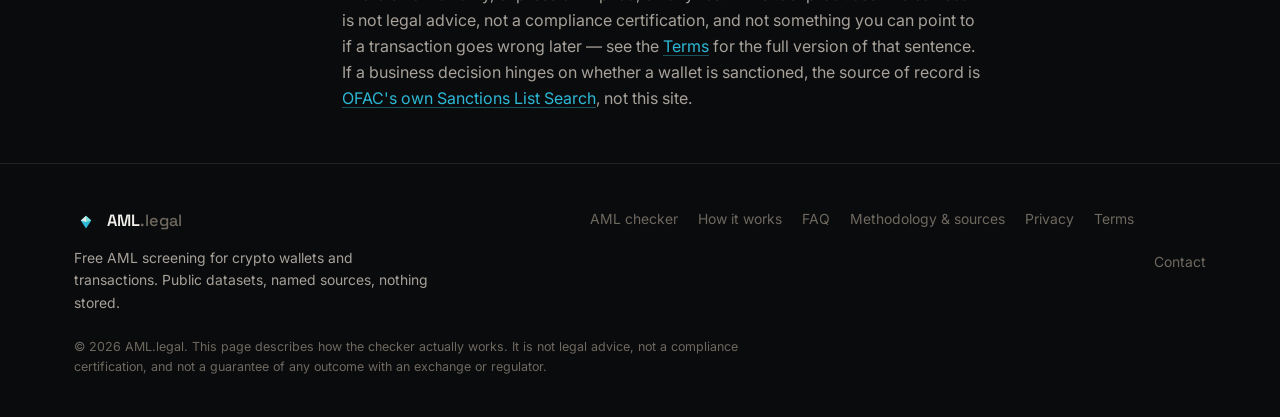
==== commit dd894549: "Update founder name to Alex Russell" ====
--- a/about.html
+++ b/about.html
@@ -268,7 +268,7 @@
 
         <div class="article-item" id="operator">
           <h2>Who runs this</h2>
-          <p><strong>Alex</strong> builds and maintains AML.legal, operating as <strong>AMLlegal</strong>
+          <p><strong>Alex Russell</strong> builds and maintains AML.legal, operating as <strong>AMLlegal</strong>
           <span class="mono">(United States)</span> —
           not a registered money-services business, compliance vendor, or law firm, despite the domain.</p>
           <p>Questions, corrected data, or a bug in the checker: use the <button type="button" class="footer-link-btn" style="text-decoration:underline; text-decoration-color:rgba(45,184,214,.4); color:var(--teal);" data-open-contact>contact form</button>, the chat in the corner, or email <a class="inline" href="mailto:[email protected]">[email protected]</a> directly.
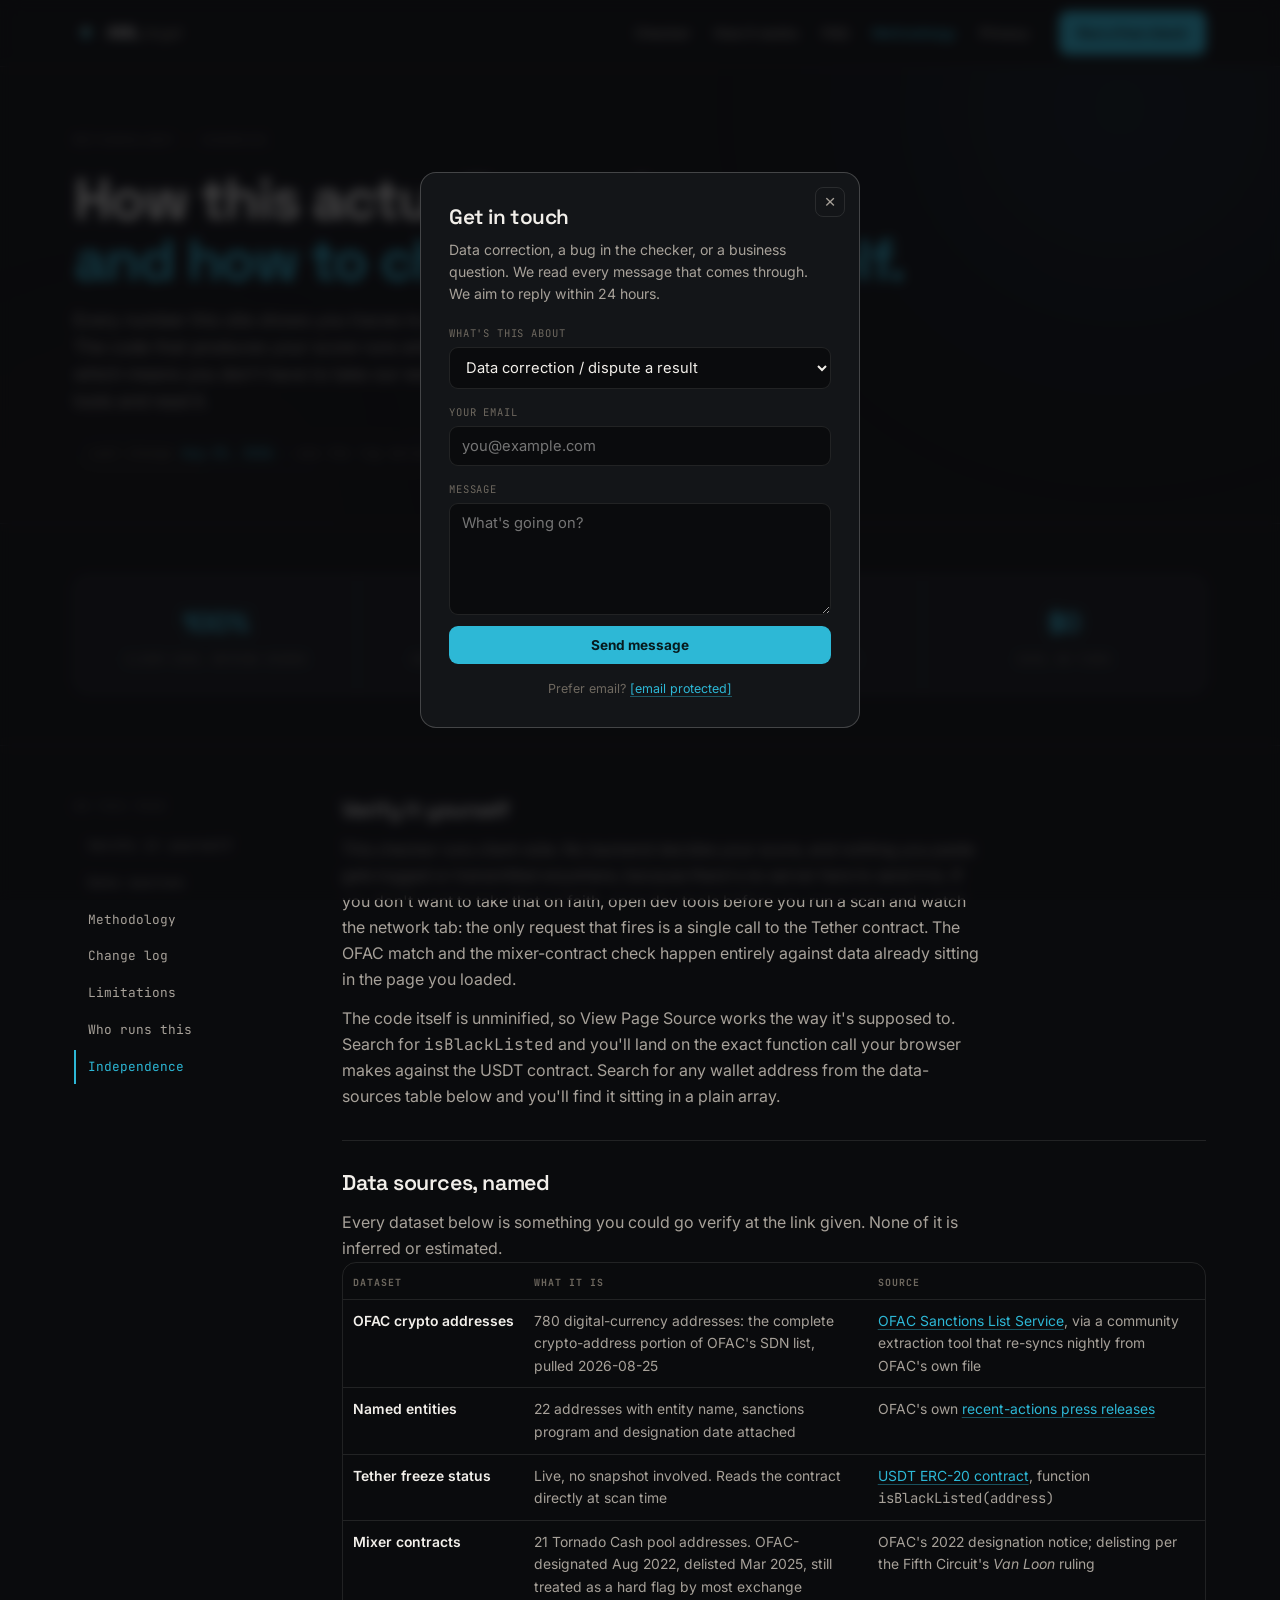
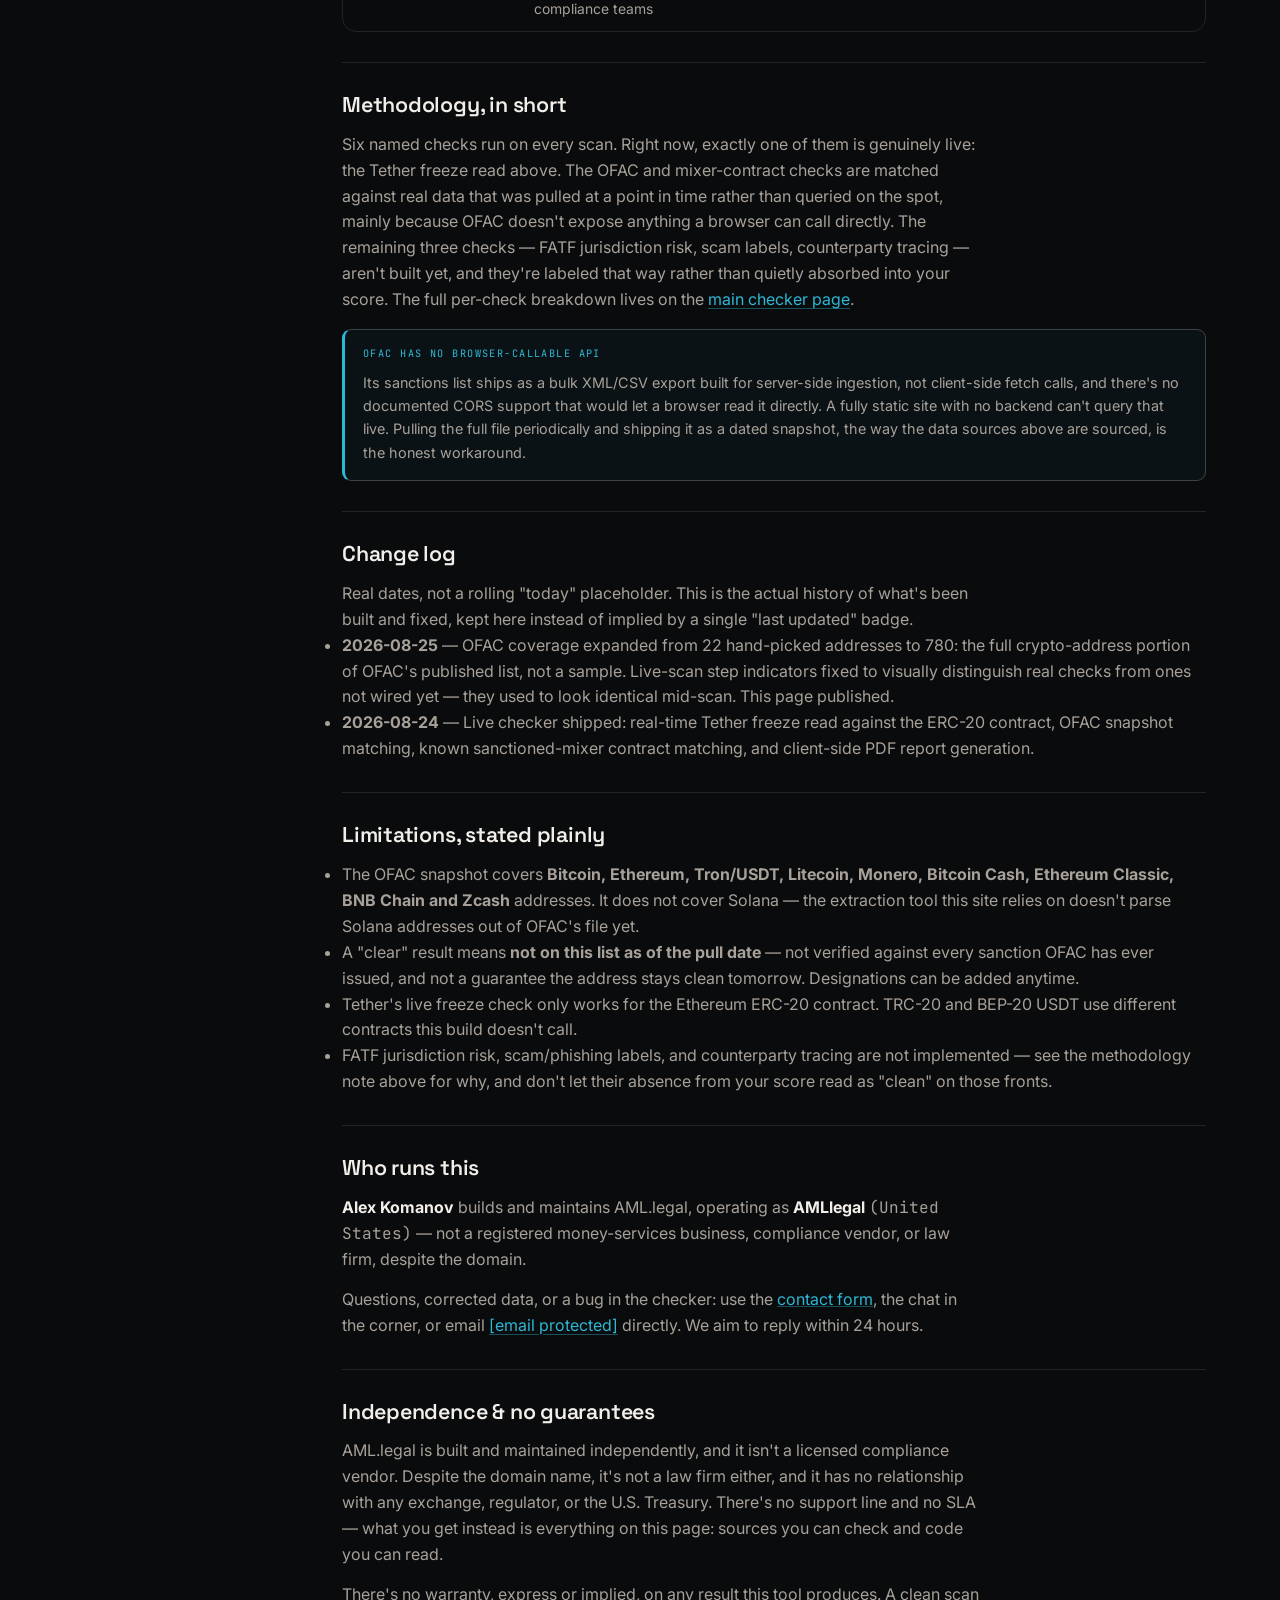
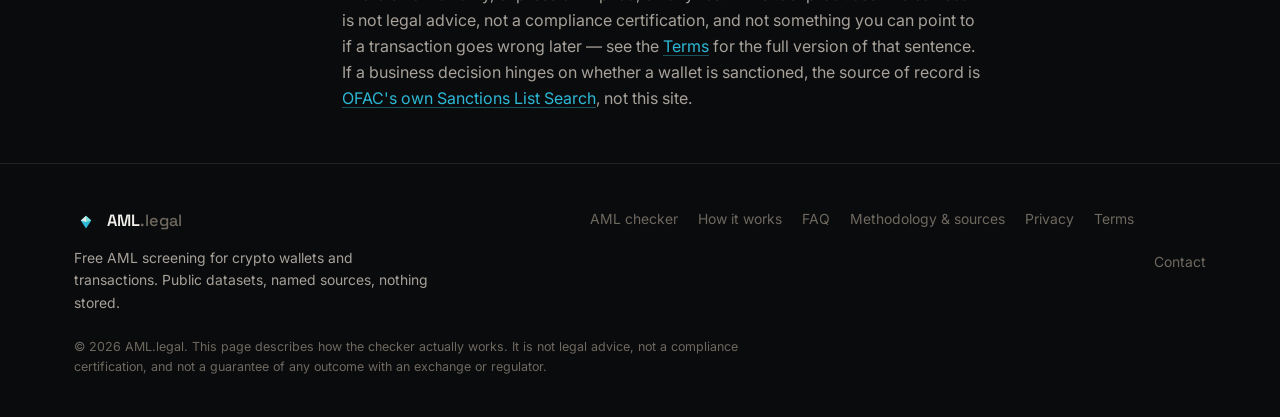
==== commit 60e7ec5a: "Correct founder name to Alex Komanov" ====
--- a/about.html
+++ b/about.html
@@ -268,7 +268,7 @@
 
         <div class="article-item" id="operator">
           <h2>Who runs this</h2>
-          <p><strong>Alex Russell</strong> builds and maintains AML.legal, operating as <strong>AMLlegal</strong>
+          <p><strong>Alex Komanov</strong> builds and maintains AML.legal, operating as <strong>AMLlegal</strong>
           <span class="mono">(United States)</span> —
           not a registered money-services business, compliance vendor, or law firm, despite the domain.</p>
           <p>Questions, corrected data, or a bug in the checker: use the <button type="button" class="footer-link-btn" style="text-decoration:underline; text-decoration-color:rgba(45,184,214,.4); color:var(--teal);" data-open-contact>contact form</button>, the chat in the corner, or email <a class="inline" href="mailto:[email protected]">[email protected]</a> directly.
